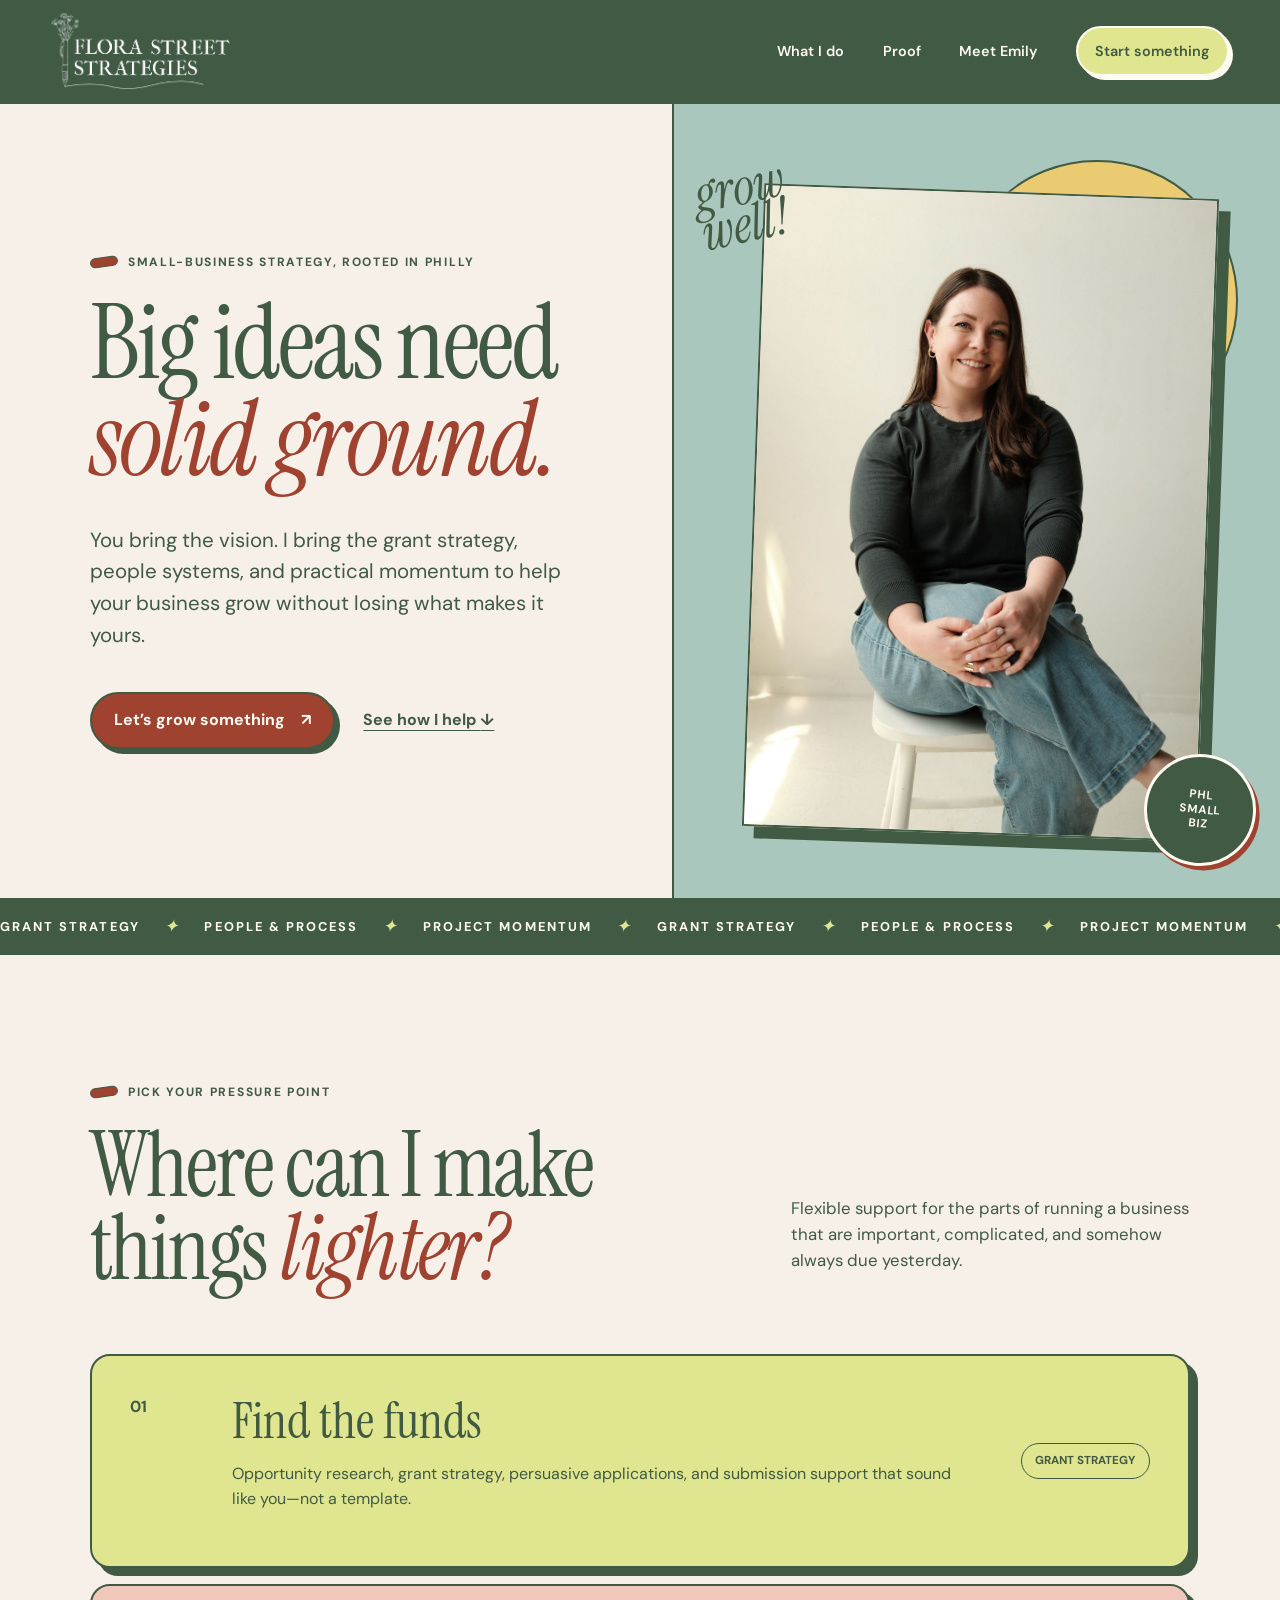
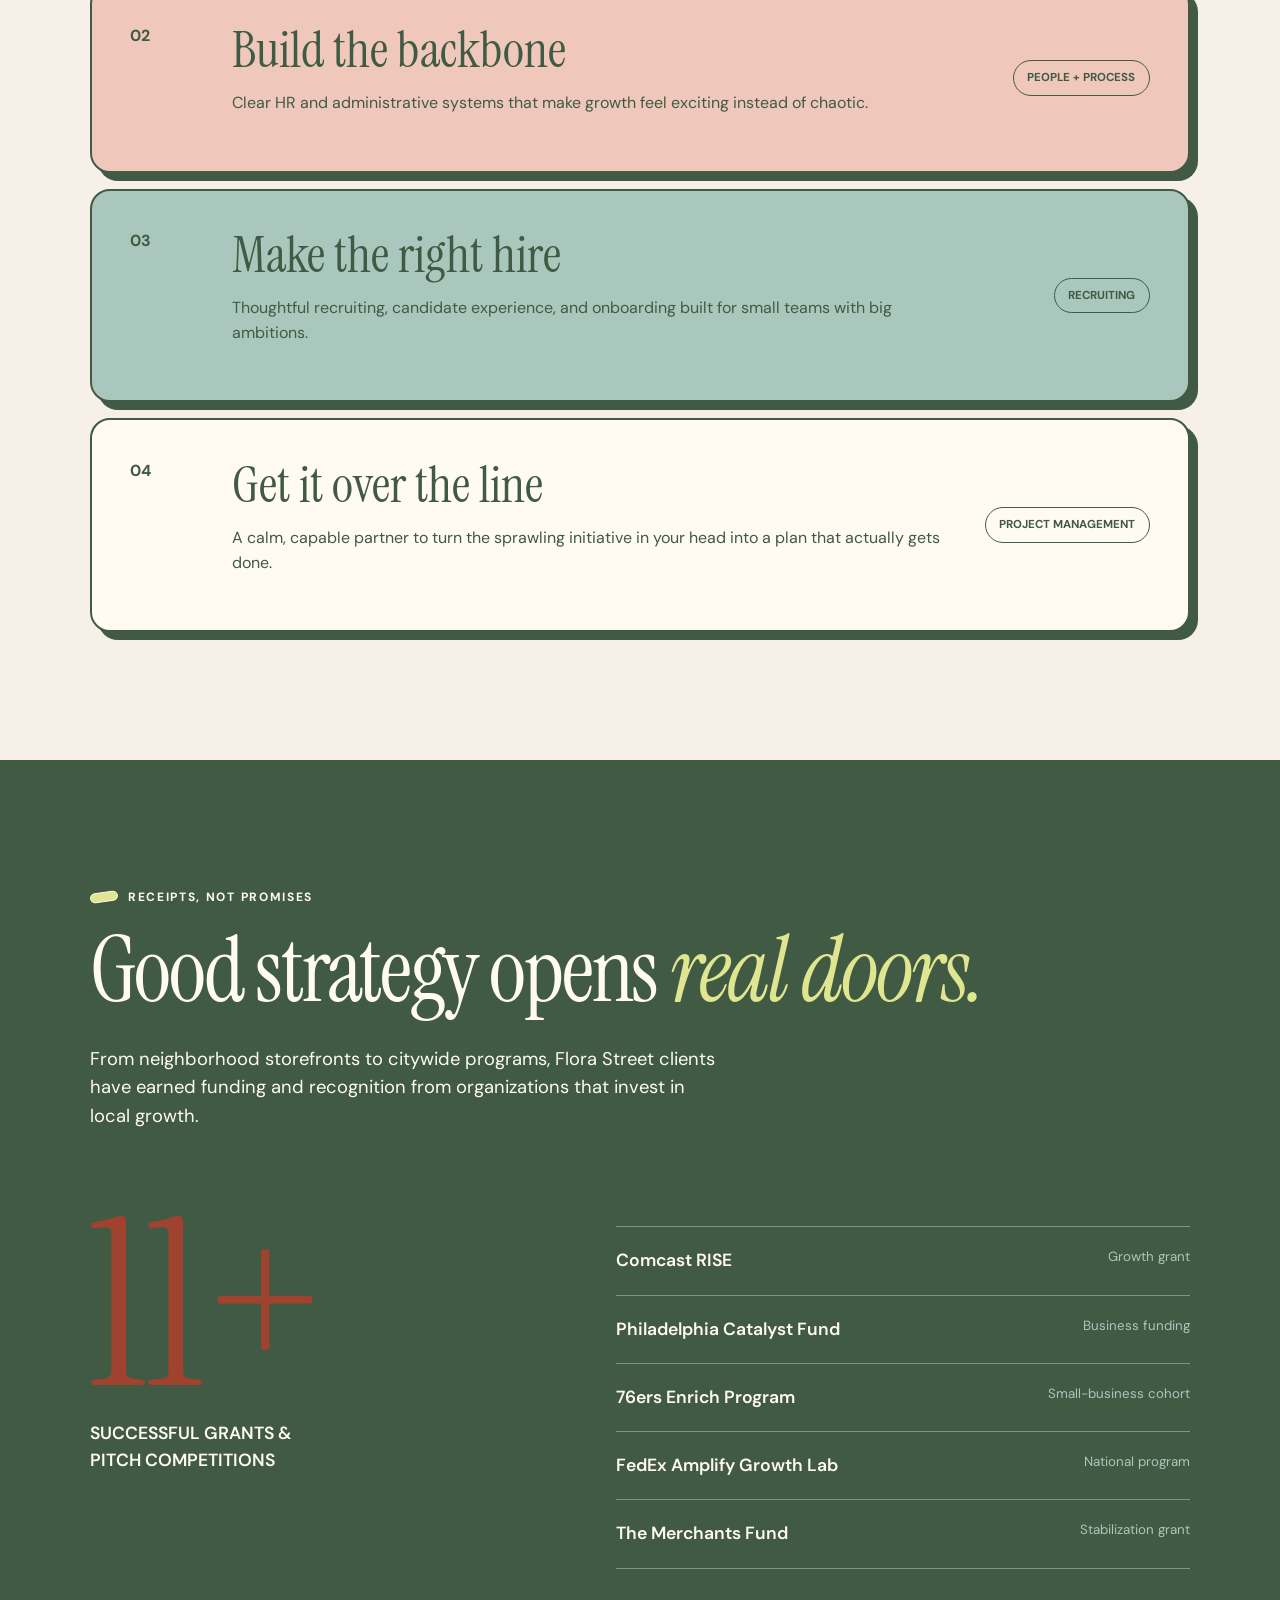
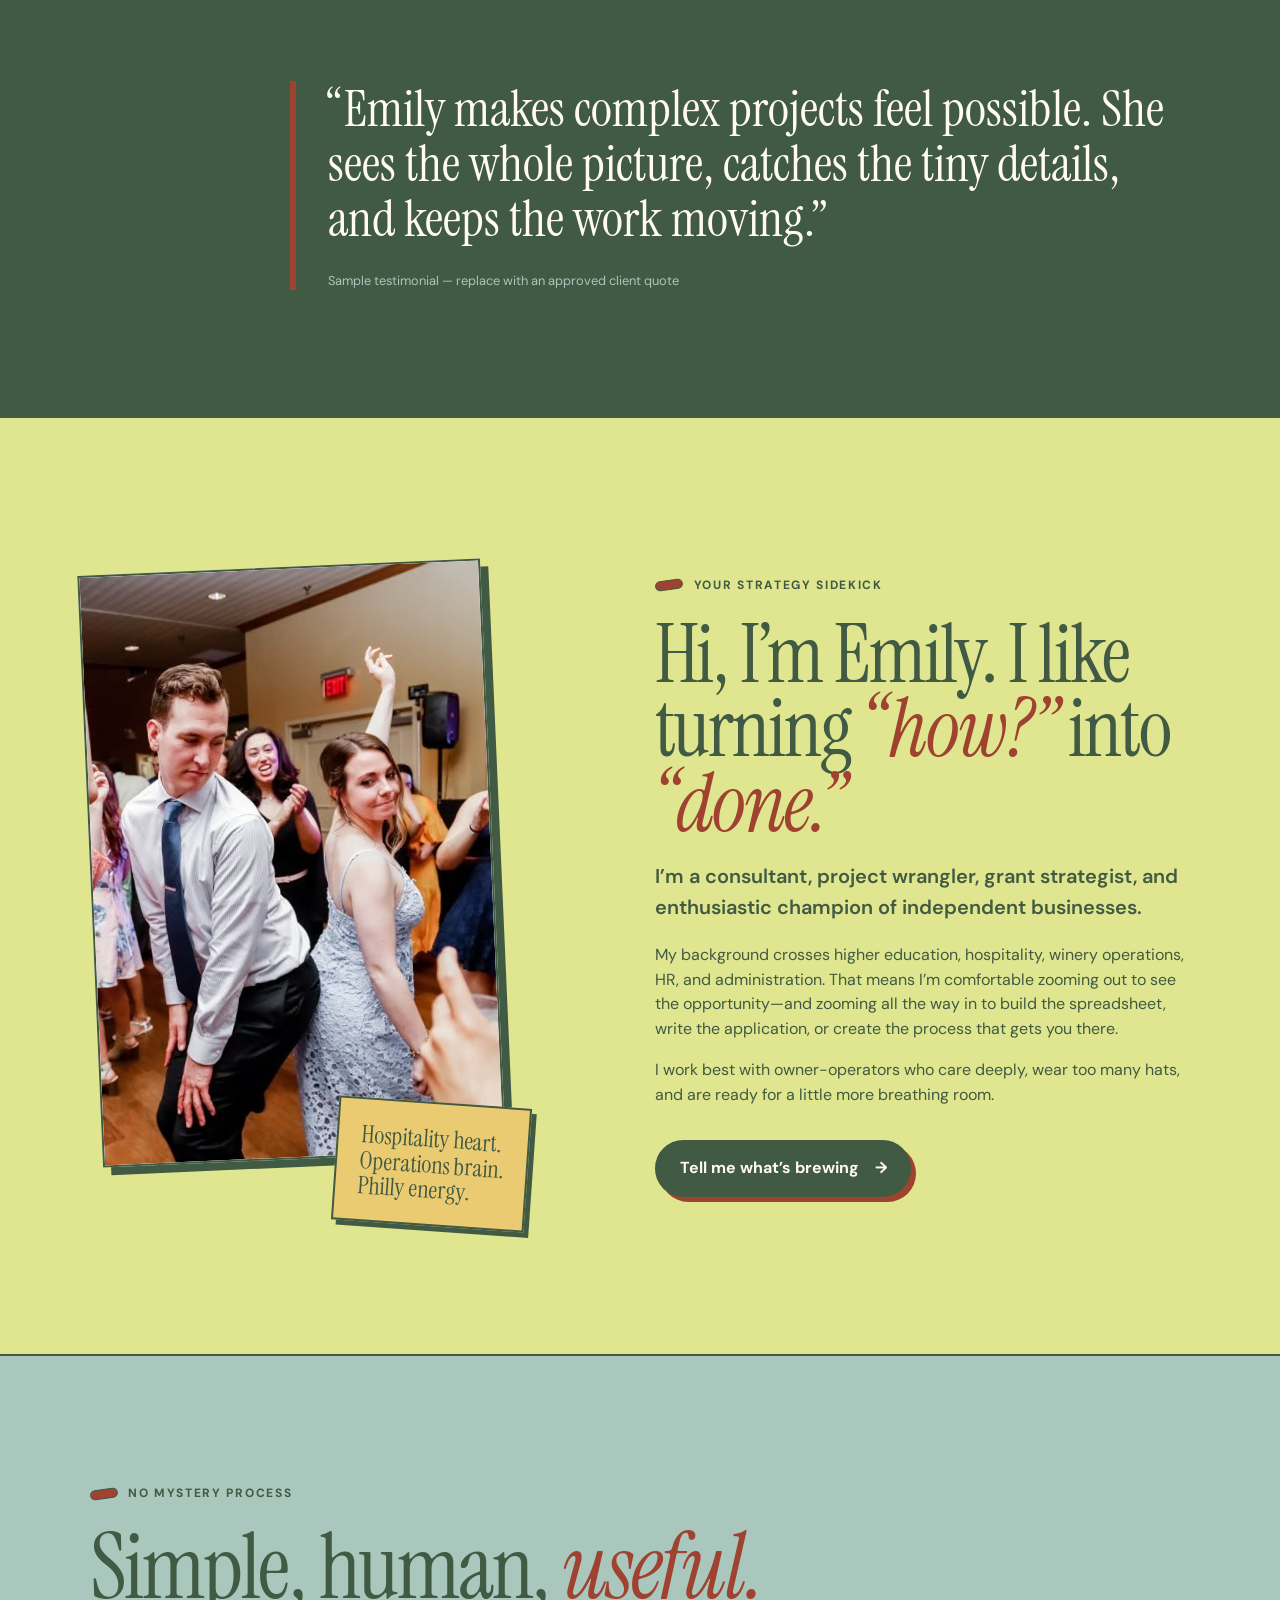
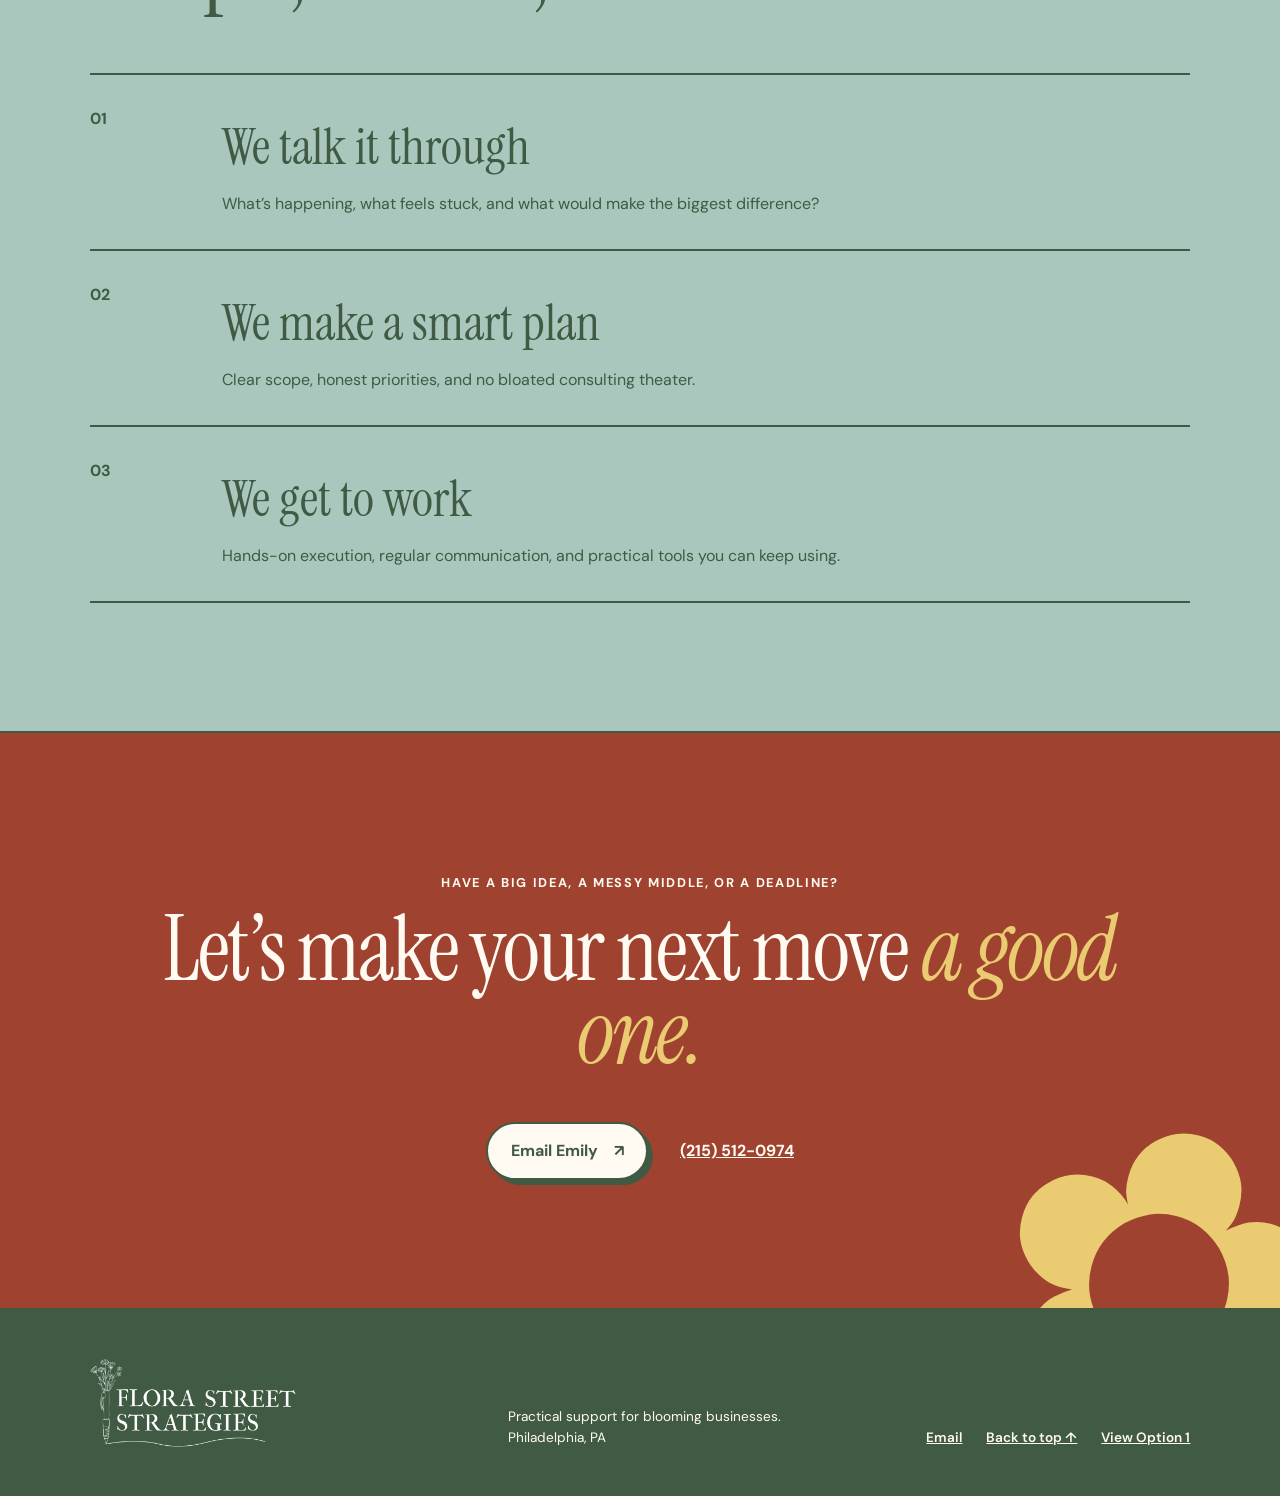
==== site/option2/index.html @ ccaf9ab7 "Establish the Flora Street redesign source repository. Keep both design concepts, project documentat" ====
<!doctype html>
<html lang="en">
<head>
  <meta charset="utf-8" />
  <meta name="viewport" content="width=device-width, initial-scale=1" />
  <meta name="theme-color" content="#405a43" />
  <meta name="description" content="A bold new concept for Flora Street Strategies, helping Philadelphia small businesses find funding and build strong foundations." />
  <meta name="robots" content="noindex, nofollow, noarchive" />
  <title>Flora Street Strategies — Big Ideas Need Solid Ground</title>
  <link rel="canonical" href="https://toddl.es/florastreetstrategies/option2/" />
  <link rel="icon" type="image/png" href="../images/emblem.png" />
  <link rel="stylesheet" href="styles.css?v=5" />
</head>
<body>
  <a class="skip-link" href="#main">Skip to content</a>

  <header class="site-header">
    <a class="brand" href="/florastreetstrategies/option2/" aria-label="Flora Street Strategies, home">
      <img src="images/logo.png" alt="Flora Street Strategies" />
    </a>
    <button class="menu-toggle" type="button" aria-expanded="false" aria-controls="site-nav">
      <span class="menu-label">Menu</span><span class="menu-icon" aria-hidden="true"></span>
    </button>
    <nav class="site-nav" id="site-nav" aria-label="Main navigation">
      <a href="#services">What I do</a>
      <a href="#results">Proof</a>
      <a href="#about">Meet Emily</a>
      <a class="nav-cta" href="#contact">Start something</a>
    </nav>
  </header>

  <main id="main">
    <section class="hero" aria-labelledby="hero-title">
      <div class="hero-copy">
        <p class="eyebrow"><span></span> Small-business strategy, rooted in Philly</p>
        <h1 id="hero-title">Big ideas need <em>solid ground.</em></h1>
        <p class="hero-lede">You bring the vision. I bring the grant strategy, people systems, and practical momentum to help your business grow without losing what makes it yours.</p>
        <div class="hero-actions">
          <a class="button button-primary" href="#contact">Let’s grow something <span aria-hidden="true">↗</span></a>
          <a class="text-link" href="#services">See how I help <span aria-hidden="true">↓</span></a>
        </div>
      </div>

      <div class="hero-art">
        <div class="sun" aria-hidden="true"></div>
        <figure class="photo-frame photo-main">
          <img src="images/emily.jpg" alt="Emily Nordeman, owner and consultant at Flora Street Strategies, seated and smiling" />
        </figure>
        <div class="scribble" aria-hidden="true">grow<br />well!</div>
        <div class="stamp" aria-hidden="true">PHL<br />SMALL<br />BIZ</div>
      </div>
    </section>

    <div class="ticker" aria-hidden="true">
      <div class="ticker-track">
        <span>GRANT STRATEGY</span><i>✦</i><span>PEOPLE &amp; PROCESS</span><i>✦</i><span>PROJECT MOMENTUM</span><i>✦</i><span>GRANT STRATEGY</span><i>✦</i><span>PEOPLE &amp; PROCESS</span><i>✦</i><span>PROJECT MOMENTUM</span><i>✦</i>
      </div>
    </div>

    <section class="services section-pad" id="services" aria-labelledby="services-title">
      <div class="section-heading">
        <p class="eyebrow"><span></span> Pick your pressure point</p>
        <h2 id="services-title">Where can I make things <em>lighter?</em></h2>
        <p>Flexible support for the parts of running a business that are important, complicated, and somehow always due yesterday.</p>
      </div>

      <div class="service-list">
        <article class="service-card service-lime">
          <p class="service-num">01</p>
          <div>
            <h3>Find the funds</h3>
            <p>Opportunity research, grant strategy, persuasive applications, and submission support that sound like you—not a template.</p>
          </div>
          <p class="service-label">Grant strategy</p>
        </article>
        <article class="service-card service-coral">
          <p class="service-num">02</p>
          <div>
            <h3>Build the backbone</h3>
            <p>Clear HR and administrative systems that make growth feel exciting instead of chaotic.</p>
          </div>
          <p class="service-label">People + process</p>
        </article>
        <article class="service-card service-blue">
          <p class="service-num">03</p>
          <div>
            <h3>Make the right hire</h3>
            <p>Thoughtful recruiting, candidate experience, and onboarding built for small teams with big ambitions.</p>
          </div>
          <p class="service-label">Recruiting</p>
        </article>
        <article class="service-card service-cream">
          <p class="service-num">04</p>
          <div>
            <h3>Get it over the line</h3>
            <p>A calm, capable partner to turn the sprawling initiative in your head into a plan that actually gets done.</p>
          </div>
          <p class="service-label">Project management</p>
        </article>
      </div>
    </section>

    <section class="results section-pad" id="results" aria-labelledby="results-title">
      <div class="results-intro">
        <p class="eyebrow light"><span></span> Receipts, not promises</p>
        <h2 id="results-title">Good strategy opens <em>real doors.</em></h2>
        <p>From neighborhood storefronts to citywide programs, Flora Street clients have earned funding and recognition from organizations that invest in local growth.</p>
      </div>
      <div class="results-grid">
        <div class="big-number"><strong>11+</strong><span>successful grants &amp;<br />pitch competitions</span></div>
        <ul class="wins" aria-label="Selected client funding wins">
          <li><span>Comcast RISE</span><small>Growth grant</small></li>
          <li><span>Philadelphia Catalyst Fund</span><small>Business funding</small></li>
          <li><span>76ers Enrich Program</span><small>Small-business cohort</small></li>
          <li><span>FedEx Amplify Growth Lab</span><small>National program</small></li>
          <li><span>The Merchants Fund</span><small>Stabilization grant</small></li>
        </ul>
      </div>
      <blockquote>
        <p>“Emily makes complex projects feel possible. She sees the whole picture, catches the tiny details, and keeps the work moving.”</p>
        <cite>Sample testimonial — replace with an approved client quote</cite>
      </blockquote>
    </section>

    <section class="about section-pad" id="about" aria-labelledby="about-title">
      <div class="about-collage">
        <figure class="photo-frame photo-about">
          <img src="images/dance.png" alt="Emily dancing joyfully with friends at a celebration" />
        </figure>
        <div class="note-card" aria-hidden="true">Hospitality heart.<br />Operations brain.<br />Philly energy.</div>
      </div>
      <div class="about-copy">
        <p class="eyebrow"><span></span> Your strategy sidekick</p>
        <h2 id="about-title">Hi, I’m Emily. I like turning <em>“how?”</em> into <em>“done.”</em></h2>
        <p class="about-lede">I’m a consultant, project wrangler, grant strategist, and enthusiastic champion of independent businesses.</p>
        <p>My background crosses higher education, hospitality, winery operations, HR, and administration. That means I’m comfortable zooming out to see the opportunity—and zooming all the way in to build the spreadsheet, write the application, or create the process that gets you there.</p>
        <p>I work best with owner-operators who care deeply, wear too many hats, and are ready for a little more breathing room.</p>
        <a class="button button-dark" href="#contact">Tell me what’s brewing <span aria-hidden="true">→</span></a>
      </div>
    </section>

    <section class="process section-pad" aria-labelledby="process-title">
      <div class="section-heading compact">
        <p class="eyebrow"><span></span> No mystery process</p>
        <h2 id="process-title">Simple, human, <em>useful.</em></h2>
      </div>
      <ol class="process-list">
        <li><span>01</span><div><h3>We talk it through</h3><p>What’s happening, what feels stuck, and what would make the biggest difference?</p></div></li>
        <li><span>02</span><div><h3>We make a smart plan</h3><p>Clear scope, honest priorities, and no bloated consulting theater.</p></div></li>
        <li><span>03</span><div><h3>We get to work</h3><p>Hands-on execution, regular communication, and practical tools you can keep using.</p></div></li>
      </ol>
    </section>

    <section class="contact section-pad" id="contact" aria-labelledby="contact-title">
      <p class="contact-kicker">Have a big idea, a messy middle, or a deadline?</p>
      <h2 id="contact-title">Let’s make your next move <em>a good one.</em></h2>
      <div class="contact-actions">
        <a class="button button-light" href="mailto:emily@florastreetstrategies.com">Email Emily <span aria-hidden="true">↗</span></a>
        <a href="tel:2155120974">(215) 512-0974</a>
      </div>
      <div class="contact-flower" aria-hidden="true">✿</div>
    </section>
  </main>

  <footer>
    <a class="brand footer-brand" href="/florastreetstrategies/option2/" aria-label="Flora Street Strategies, home">
      <img src="images/logo.png" alt="Flora Street Strategies" />
    </a>
    <p>Practical support for blooming businesses.<br />Philadelphia, PA</p>
    <div class="footer-links">
      <a href="mailto:emily@florastreetstrategies.com">Email</a>
      <a href="#main">Back to top ↑</a>
      <a href="/florastreetstrategies/option1/">View Option 1</a>
    </div>
  </footer>

  <script src="script.js?v=1"></script>
</body>
</html>
---- site/option2/styles.css ----
@import url('https://fonts.googleapis.com/css2?family=DM+Sans:wght@400;500;600;700&family=Instrument+Serif:ital@0;1&display=swap');

:root {
  --ink: #405a43;
  --ink-2: #526d56;
  --paper: #f6f0e8;
  --cream: #fffaf2;
  --lime: #dfe68f;
  --coral: #9f422f;
  --blue: #a9c7bd;
  --yellow: #eacb72;
  --white: #fffdf8;
  --line: 2px solid var(--ink);
  --shadow: 8px 8px 0 var(--ink);
  --radius: 1.25rem;
}

* { box-sizing: border-box; }
html { scroll-behavior: smooth; }
body {
  margin: 0;
  overflow-x: hidden;
  color: var(--ink);
  background: var(--paper);
  font-family: "DM Sans", system-ui, sans-serif;
  line-height: 1.55;
}
body.menu-open { overflow: hidden; }
img { max-width: 100%; }
a { color: inherit; }
button, a { -webkit-tap-highlight-color: transparent; }

.skip-link {
  position: fixed;
  top: -5rem;
  left: 1rem;
  z-index: 1000;
  padding: .75rem 1rem;
  background: var(--yellow);
  border: var(--line);
  font-weight: 700;
}
.skip-link:focus { top: 1rem; }
:focus-visible { outline: 4px solid var(--coral); outline-offset: 4px; }

.site-header {
  position: relative;
  z-index: 50;
  display: flex;
  align-items: center;
  justify-content: space-between;
  min-height: 104px;
  padding: .75rem clamp(1.25rem, 4vw, 4rem);
  color: var(--cream);
  background: var(--ink);
  border-bottom: var(--line);
}
.brand {
  display: inline-flex;
  align-items: center;
  color: inherit;
  text-decoration: none;
}
.brand img {
  display: block;
  width: clamp(190px, 20vw, 275px);
  height: 78px;
  object-fit: contain;
  object-position: left center;
  filter: brightness(0) invert(1);
  opacity: 1;
}
.site-nav { display: flex; align-items: center; gap: clamp(1rem, 3vw, 2.5rem); }
.site-nav a { color: var(--cream); font-size: .9rem; font-weight: 600; text-decoration: none; }
.site-nav a:not(.nav-cta):hover { text-decoration: underline; text-decoration-thickness: 2px; text-underline-offset: 5px; }
.nav-cta { padding: .75rem 1.1rem; color: var(--ink) !important; background: var(--lime); border: 2px solid var(--cream); border-radius: 999px; box-shadow: 4px 4px 0 var(--cream); }
.nav-cta:hover { transform: translate(2px, 2px); box-shadow: 2px 2px 0 var(--ink); }
.menu-toggle { display: none; }

.hero {
  display: grid;
  grid-template-columns: minmax(0, 1.05fr) minmax(360px, .95fr);
  min-height: calc(100svh - 104px);
  border-bottom: var(--line);
}
.hero-copy {
  display: flex;
  flex-direction: column;
  justify-content: center;
  padding: clamp(4rem, 8vw, 8rem) clamp(1.5rem, 7vw, 7rem);
}
.eyebrow {
  display: flex;
  align-items: center;
  gap: .65rem;
  margin: 0 0 1.5rem;
  font-size: .75rem;
  font-weight: 700;
  letter-spacing: .14em;
  text-transform: uppercase;
}
.eyebrow span { width: 28px; height: 10px; border-radius: 999px; background: var(--coral); border: 1.5px solid var(--ink); transform: rotate(-8deg); }
.eyebrow.light { color: var(--cream); }
.eyebrow.light span { border-color: var(--cream); background: var(--lime); }
h1, h2 { margin: 0; font-family: "Instrument Serif", Georgia, serif; font-weight: 400; line-height: .92; letter-spacing: -.025em; }
h1 { max-width: 800px; font-size: clamp(4.2rem, 8.2vw, 8.8rem); }
h2 { font-size: clamp(3.5rem, 7vw, 7rem); }
h1 em, h2 em { color: var(--coral); font-weight: 400; }
.hero-lede { max-width: 650px; margin: 2.25rem 0 0; font-size: clamp(1.05rem, 1.6vw, 1.35rem); }
.hero-actions { display: flex; align-items: center; gap: 1.75rem; margin-top: 2.5rem; flex-wrap: wrap; }
.button {
  display: inline-flex;
  align-items: center;
  justify-content: center;
  gap: 1rem;
  min-height: 56px;
  padding: .9rem 1.4rem;
  border: var(--line);
  border-radius: 999px;
  box-shadow: 5px 5px 0 var(--ink);
  font-weight: 700;
  text-decoration: none;
  transition: transform .15s ease, box-shadow .15s ease;
}
.button:hover { transform: translate(3px, 3px); box-shadow: 2px 2px 0 var(--ink); }
.button-primary { color: var(--cream); background: var(--coral); }
.button-dark { color: var(--cream); background: var(--ink); box-shadow: 5px 5px 0 var(--coral); }
.button-light { color: var(--ink); background: var(--cream); }
.text-link { font-weight: 700; text-underline-offset: 5px; }
.hero-art { position: relative; min-height: 600px; overflow: hidden; background: var(--blue); border-left: var(--line); }
.sun { position: absolute; top: 7%; right: 7%; width: clamp(160px, 22vw, 320px); aspect-ratio: 1; border: var(--line); border-radius: 50%; background: var(--yellow); }
.photo-frame { display: block; position: relative; overflow: hidden; margin: 0; border: var(--line); background: var(--cream); }
.photo-frame img { display: block; width: 100%; height: 100%; object-fit: cover; }
.photo-main { position: absolute; inset: 11% 12% 8% 13%; transform: rotate(2deg); box-shadow: 12px 12px 0 var(--ink); }
.photo-main img { object-position: center 36%; }
.scribble { position: absolute; left: 4%; top: 8%; font-family: "Instrument Serif", Georgia, serif; font-size: clamp(2rem, 4vw, 4rem); font-style: italic; line-height: .75; transform: rotate(-12deg); }
.stamp { position: absolute; right: 4%; bottom: 4%; z-index: 4; display: grid; width: 112px; aspect-ratio: 1; place-items: center; padding: 1rem; color: var(--cream); background: var(--ink); border: 3px solid var(--cream); border-radius: 50%; box-shadow: 4px 4px 0 var(--coral); font-size: .72rem; font-weight: 700; line-height: 1.25; letter-spacing: .08em; text-align: center; transform: rotate(6deg); }

.ticker { overflow: hidden; padding: .8rem 0; color: var(--cream); background: var(--ink); border-bottom: var(--line); }
.ticker-track { display: flex; width: max-content; align-items: center; gap: 1.5rem; animation: ticker 25s linear infinite; font-size: .8rem; font-weight: 700; letter-spacing: .16em; }
.ticker-track i { color: var(--lime); font-size: 1.1rem; }
@keyframes ticker { to { transform: translateX(-50%); } }

.section-pad { padding: clamp(5rem, 10vw, 10rem) clamp(1.5rem, 7vw, 7rem); }
.section-heading { display: grid; grid-template-columns: minmax(0, 1.2fr) minmax(280px, .8fr); column-gap: 8vw; align-items: end; margin-bottom: 4rem; }
.section-heading .eyebrow { grid-column: 1 / -1; }
.section-heading p:last-child { max-width: 520px; font-size: 1.05rem; }
.section-heading.compact { display: block; }
.service-list { display: grid; gap: 1rem; }
.service-card { display: grid; grid-template-columns: 70px minmax(0, 1fr) auto; gap: 2rem; align-items: start; padding: clamp(1.5rem, 3vw, 2.5rem); border: var(--line); border-radius: var(--radius); box-shadow: var(--shadow); transition: transform .2s ease; }
.service-card:hover { transform: translate(-3px, -3px); }
.service-lime { background: var(--lime); }
.service-coral { color: var(--ink); background: #efc8bb; }
.service-coral .service-label { border-color: var(--ink); }
.service-blue { background: var(--blue); }
.service-cream { background: var(--cream); }
.service-num { margin: 0; font-weight: 700; }
.service-card h3 { margin: 0 0 .5rem; font-family: "Instrument Serif", Georgia, serif; font-size: clamp(2rem, 4vw, 3.75rem); font-weight: 400; line-height: 1; }
.service-card p { max-width: 720px; }
.service-label { align-self: center; padding: .5rem .85rem; border: 1.5px solid var(--ink); border-radius: 999px; font-size: .72rem; font-weight: 700; text-transform: uppercase; }

.results { color: var(--cream); background: var(--ink); }
.results h2 { max-width: 900px; }
.results h2 em { color: var(--lime); }
.results-intro > p:last-child { max-width: 630px; margin-top: 2rem; font-size: 1.15rem; }
.results-grid { display: grid; grid-template-columns: .85fr 1.15fr; gap: clamp(3rem, 8vw, 8rem); margin-top: 6rem; }
.big-number { display: flex; flex-direction: column; }
.big-number strong { color: var(--coral); font-family: "Instrument Serif", Georgia, serif; font-size: clamp(8rem, 18vw, 18rem); font-weight: 400; line-height: .7; }
.big-number span { margin-top: 2rem; font-size: 1.1rem; font-weight: 600; text-transform: uppercase; }
.wins { margin: 0; padding: 0; list-style: none; border-top: 1px solid rgba(255,255,255,.35); }
.wins li { display: flex; justify-content: space-between; gap: 2rem; padding: 1.25rem 0; border-bottom: 1px solid rgba(255,255,255,.35); }
.wins span { font-size: 1.1rem; font-weight: 600; }
.wins small { color: var(--blue); text-align: right; }
blockquote { max-width: 900px; margin: 7rem 0 0 auto; padding-left: 2rem; border-left: 6px solid var(--coral); }
blockquote p { margin: 0; font-family: "Instrument Serif", Georgia, serif; font-size: clamp(2rem, 4vw, 4.2rem); line-height: 1.08; }
blockquote cite { display: block; margin-top: 1.5rem; color: var(--blue); font-size: .8rem; font-style: normal; }

.about { display: grid; grid-template-columns: .9fr 1.1fr; gap: clamp(4rem, 10vw, 10rem); align-items: center; background: var(--lime); }
.about-collage { position: relative; min-height: 680px; }
.photo-about { position: absolute; inset: 3% 8% 10% 0; transform: rotate(-2.5deg); box-shadow: var(--shadow); }
.photo-about img { object-position: center center; }
.note-card { position: absolute; right: 0; bottom: 0; padding: 1.4rem; border: var(--line); background: var(--yellow); box-shadow: 5px 5px 0 var(--ink); font-family: "Instrument Serif", Georgia, serif; font-size: 1.5rem; line-height: 1.05; transform: rotate(4deg); }
.about h2 { font-size: clamp(3.5rem, 6.3vw, 6.8rem); }
.about h2 em { color: var(--coral); }
.about-lede { font-size: 1.25rem; font-weight: 600; }
.about-copy > p { max-width: 650px; }
.about .button { margin-top: 1rem; }

.process { background: var(--blue); border-top: var(--line); }
.process-list { margin: 4rem 0 0; padding: 0; list-style: none; border-top: var(--line); }
.process-list li { display: grid; grid-template-columns: 100px 1fr; gap: 2rem; padding: 2rem 0; border-bottom: var(--line); }
.process-list > li > span { font-weight: 700; }
.process-list h3 { margin: 0; font-family: "Instrument Serif", Georgia, serif; font-size: clamp(2rem, 4vw, 3.5rem); font-weight: 400; }
.process-list p { max-width: 650px; margin: .35rem 0 0; }

.contact { position: relative; overflow: hidden; text-align: center; color: var(--cream); background: var(--coral); border-top: var(--line); border-bottom: var(--line); }
.contact-kicker { font-size: .8rem; font-weight: 700; letter-spacing: .13em; text-transform: uppercase; }
.contact h2 { max-width: 1000px; margin: 1rem auto 3rem; }
.contact h2 em { color: var(--yellow); }
.contact-actions { position: relative; z-index: 2; display: flex; justify-content: center; align-items: center; gap: 2rem; flex-wrap: wrap; }
.contact-actions > a:last-child { font-weight: 700; }
.contact-flower { position: absolute; right: -4vw; bottom: -14vw; color: var(--yellow); font-size: clamp(15rem, 32vw, 35rem); line-height: 1; transform: rotate(15deg); }

footer { display: grid; grid-template-columns: 1fr 1fr auto; gap: 2rem; align-items: end; padding: 3rem clamp(1.5rem, 7vw, 7rem); color: var(--cream); background: var(--ink); }
footer .brand img { width: clamp(210px, 24vw, 320px); height: 90px; }
footer p { margin: 0; font-size: .85rem; }
.footer-links { display: flex; gap: 1.5rem; font-size: .85rem; font-weight: 600; }

@media (max-width: 900px) {
  .site-header { min-height: 88px; }
  .brand img { width: min(48vw, 210px); height: 64px; }
  .menu-toggle { display: flex; position: relative; z-index: 101; align-items: center; gap: .7rem; min-height: 44px; padding: .6rem .8rem; color: var(--ink); background: var(--lime); border: 2px solid var(--cream); border-radius: 999px; font: inherit; font-size: .75rem; font-weight: 700; }
  .menu-icon, .menu-icon::before, .menu-icon::after { display: block; width: 18px; height: 2px; background: var(--ink); content: ""; transition: transform .2s ease; }
  .menu-icon::before { transform: translateY(-6px); }
  .menu-icon::after { transform: translateY(4px); }
  .menu-toggle[aria-expanded="true"] .menu-icon { background: transparent; }
  .menu-toggle[aria-expanded="true"] .menu-icon::before { transform: translateY(0) rotate(45deg); }
  .menu-toggle[aria-expanded="true"] .menu-icon::after { transform: translateY(-2px) rotate(-45deg); }
  .site-nav { display: none; position: fixed; inset: 0; z-index: 100; flex-direction: column; justify-content: center; gap: 1.5rem; min-height: 100vh; padding: 6rem 2rem; background: var(--yellow); }
  .site-nav.open { display: flex; }
  .site-nav a { color: var(--ink); font-family: "Instrument Serif", Georgia, serif; font-size: clamp(2.5rem, 10vw, 5rem); font-weight: 400; }
  .nav-cta { margin-top: 1rem; font-family: "DM Sans", sans-serif !important; font-size: 1rem !important; }
  .hero { grid-template-columns: 1fr; }
  .hero-art { min-height: 620px; border-top: var(--line); border-left: 0; }
  .section-heading { grid-template-columns: 1fr; }
  .section-heading p:last-child { margin-top: 1.5rem; }
  .service-card { grid-template-columns: 45px 1fr; }
  .service-label { grid-column: 2; justify-self: start; }
  .results-grid, .about { grid-template-columns: 1fr; }
  .about-collage { min-height: 620px; }
  footer { grid-template-columns: 1fr; align-items: start; }
}

@media (max-width: 560px) {
  h1 { font-size: clamp(3.8rem, 20vw, 6rem); }
  .hero-copy { padding: 4.5rem 1.35rem; }
  .hero-art { min-height: 520px; }
  .photo-main { inset: 15% 8% 8% 8%; }
  .section-pad { padding: 5rem 1.35rem; }
  .service-card { grid-template-columns: 1fr; gap: .8rem; box-shadow: 5px 5px 0 var(--ink); }
  .service-label { grid-column: 1; }
  .results-grid { margin-top: 4rem; }
  .wins li { flex-direction: column; gap: .15rem; }
  .wins small { text-align: left; }
  blockquote { margin-top: 5rem; }
  .about-collage { min-height: 500px; }
  .photo-about { inset: 0 0 12% 0; }
  .process-list li { grid-template-columns: 50px 1fr; gap: 1rem; }
  footer { padding: 2.5rem 1.35rem; }
  .footer-links { flex-direction: column; gap: .75rem; }
}

@media (prefers-reduced-motion: reduce) {
  *, *::before, *::after { scroll-behavior: auto !important; animation-duration: .01ms !important; animation-iteration-count: 1 !important; transition-duration: .01ms !important; }
}
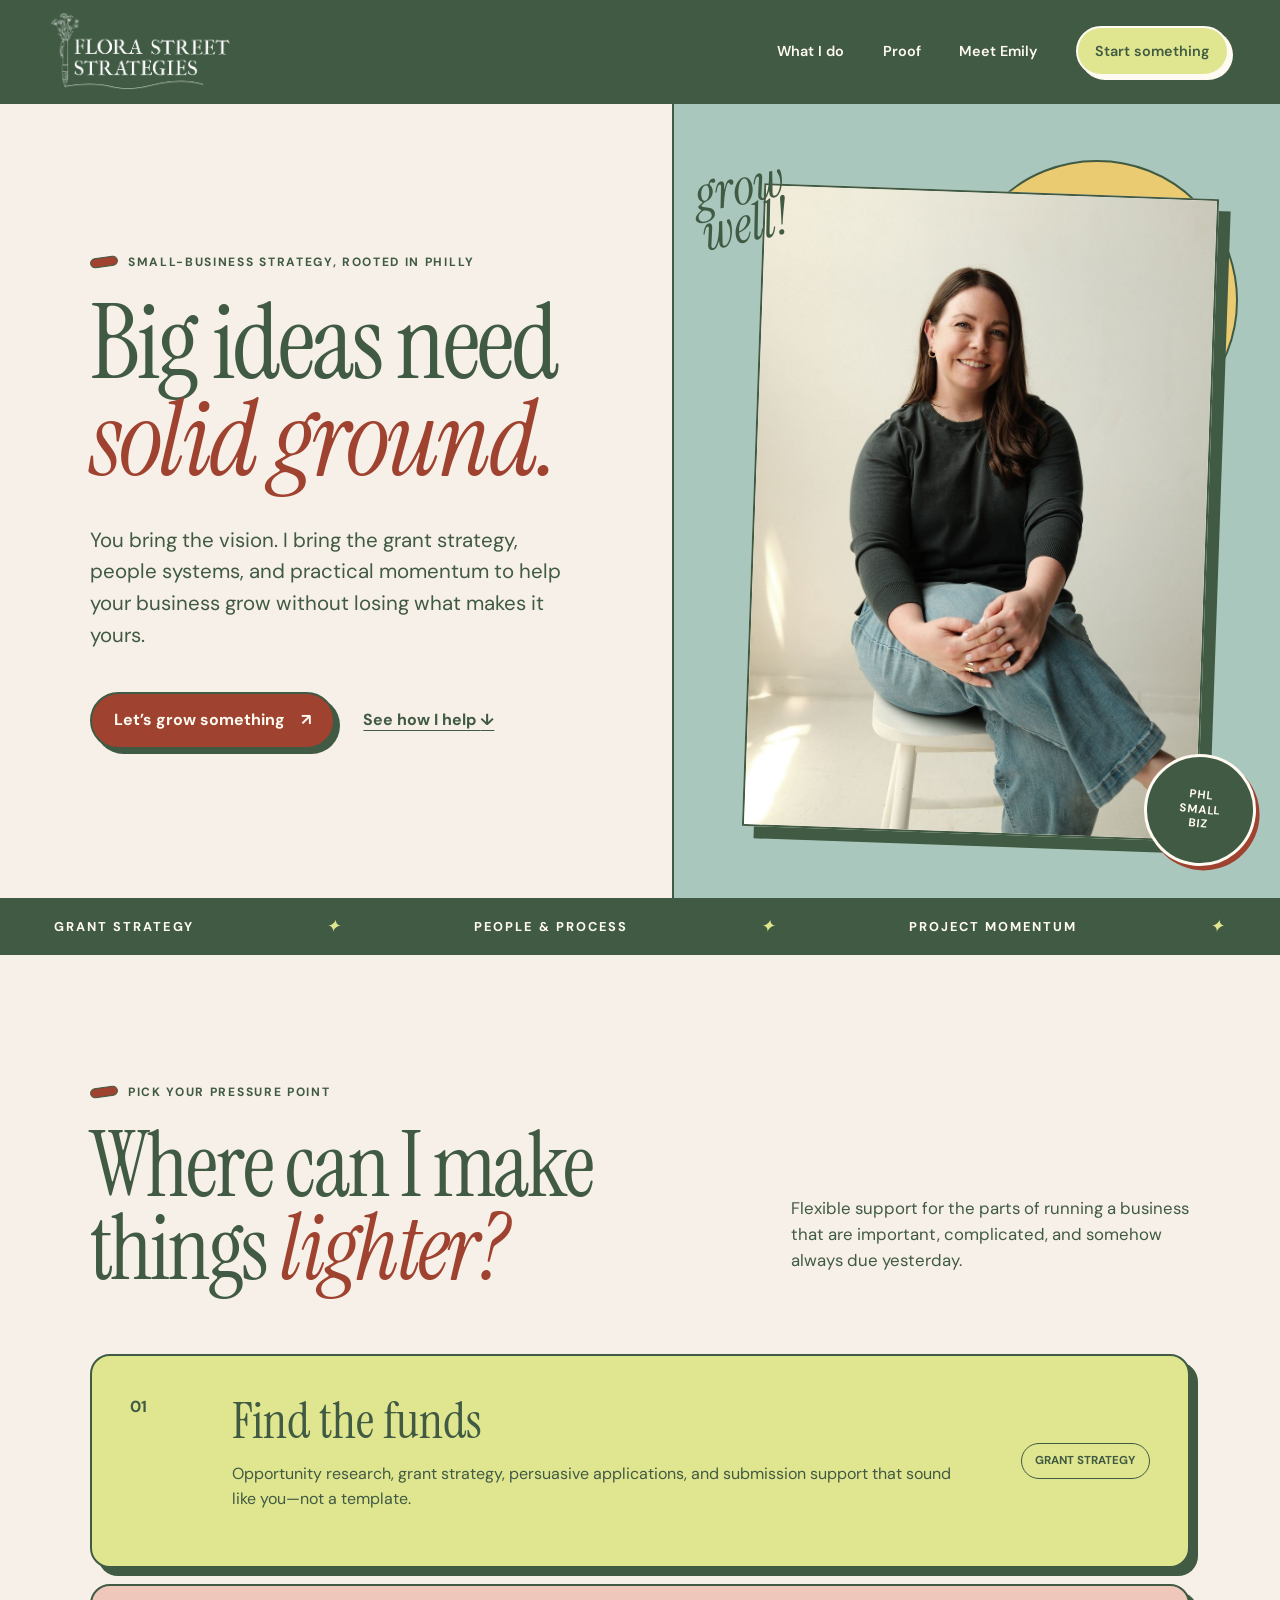
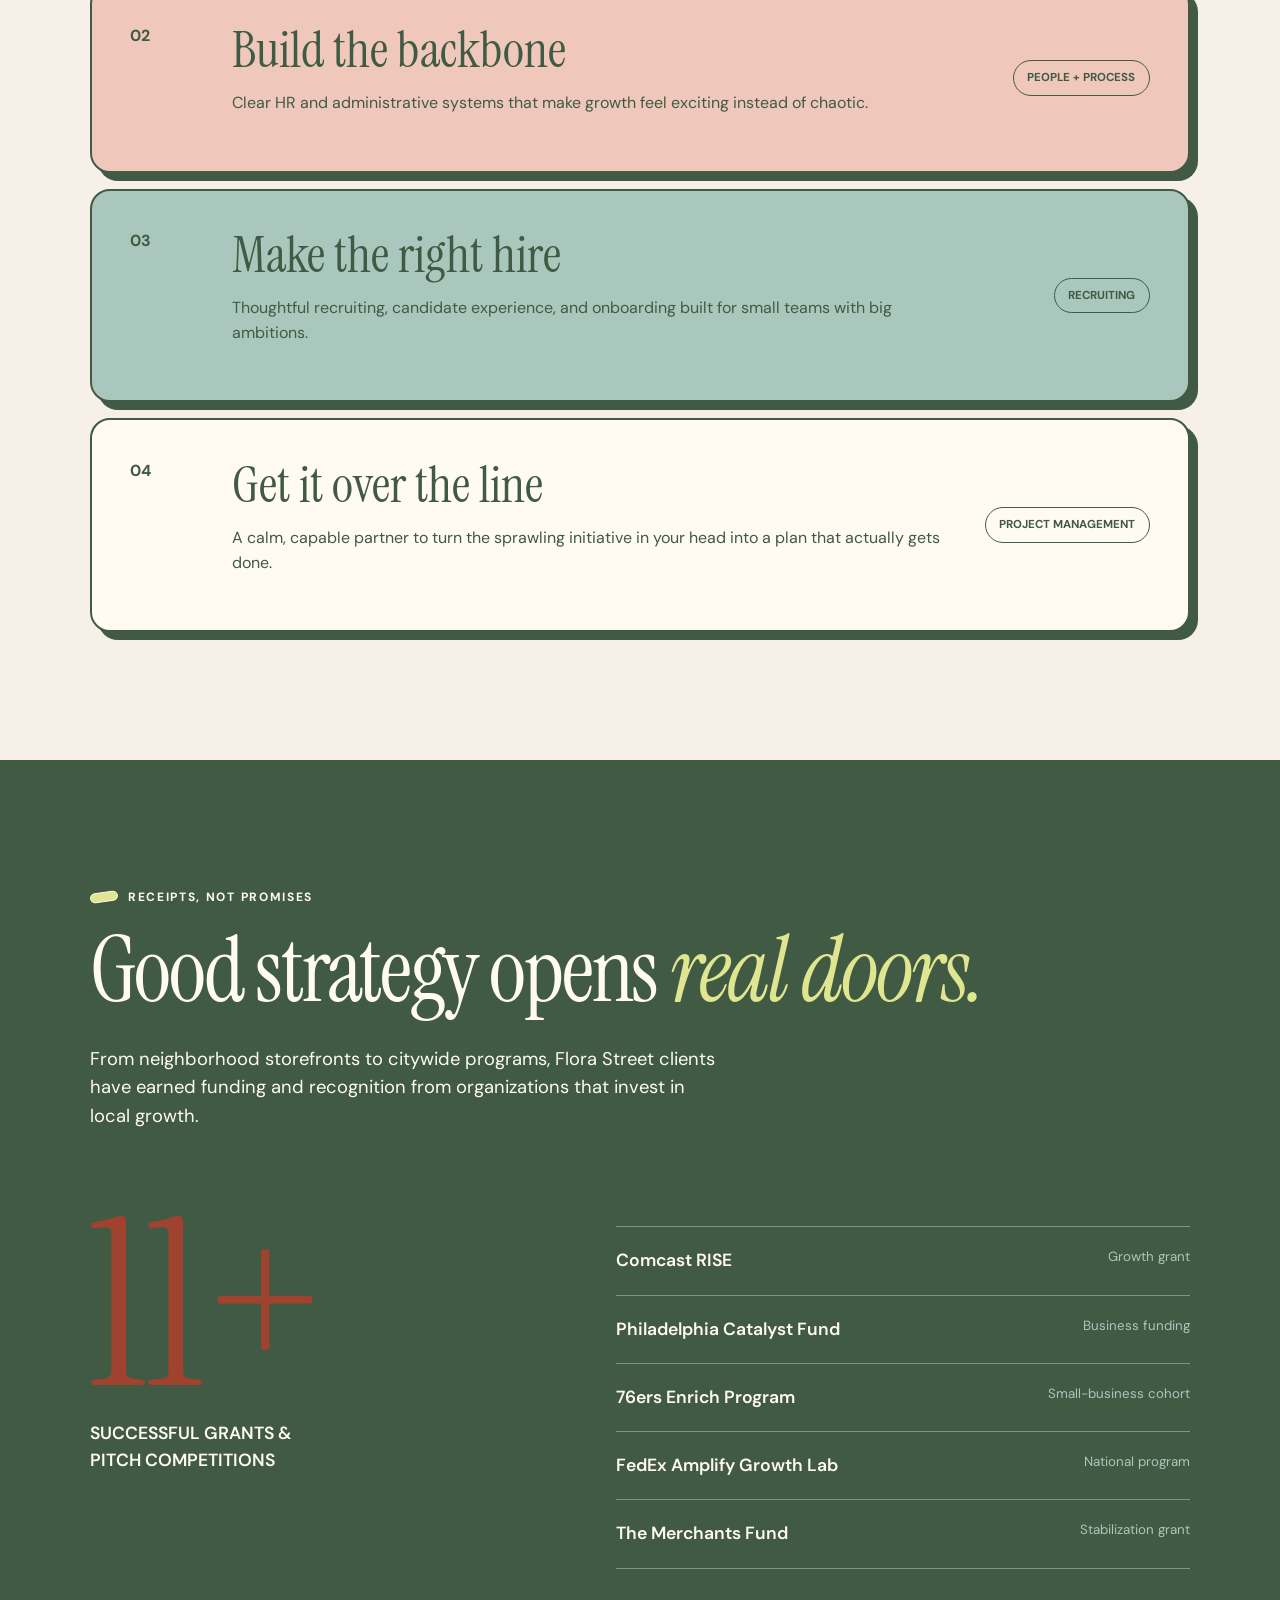
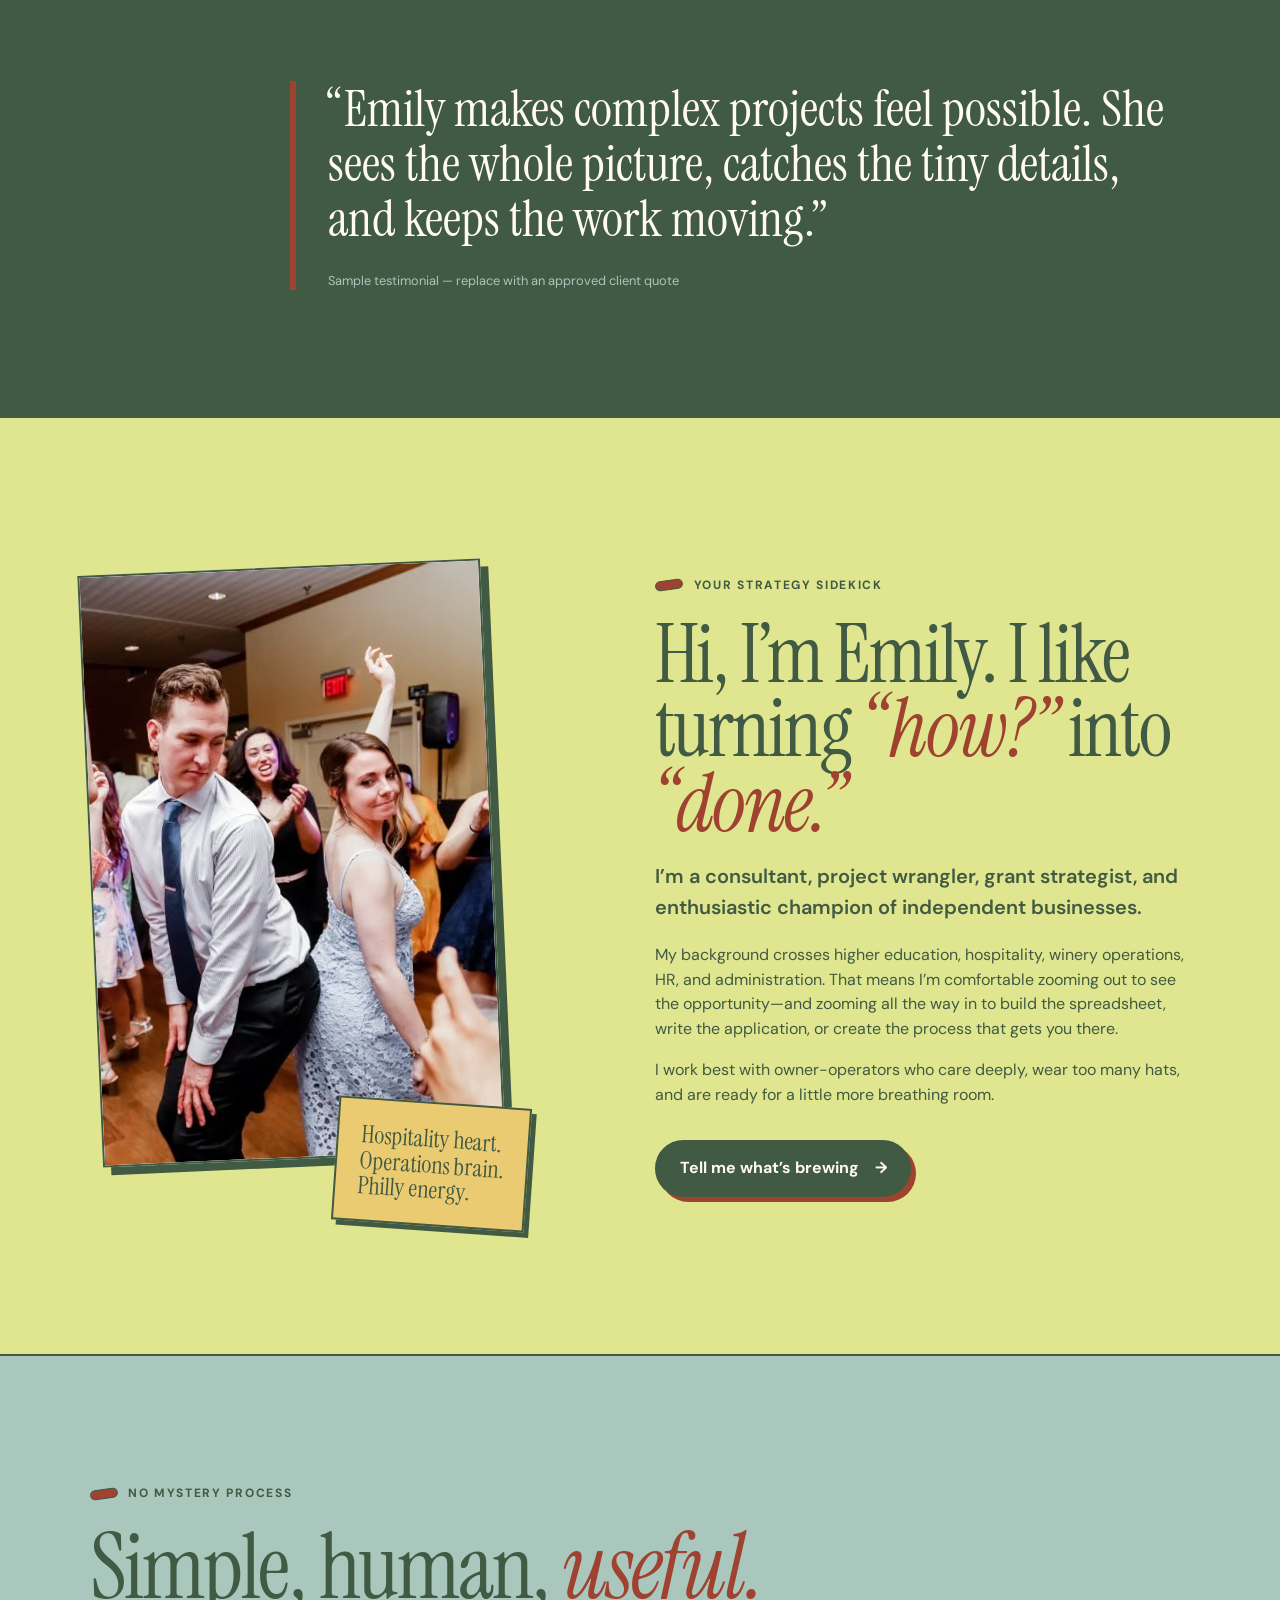
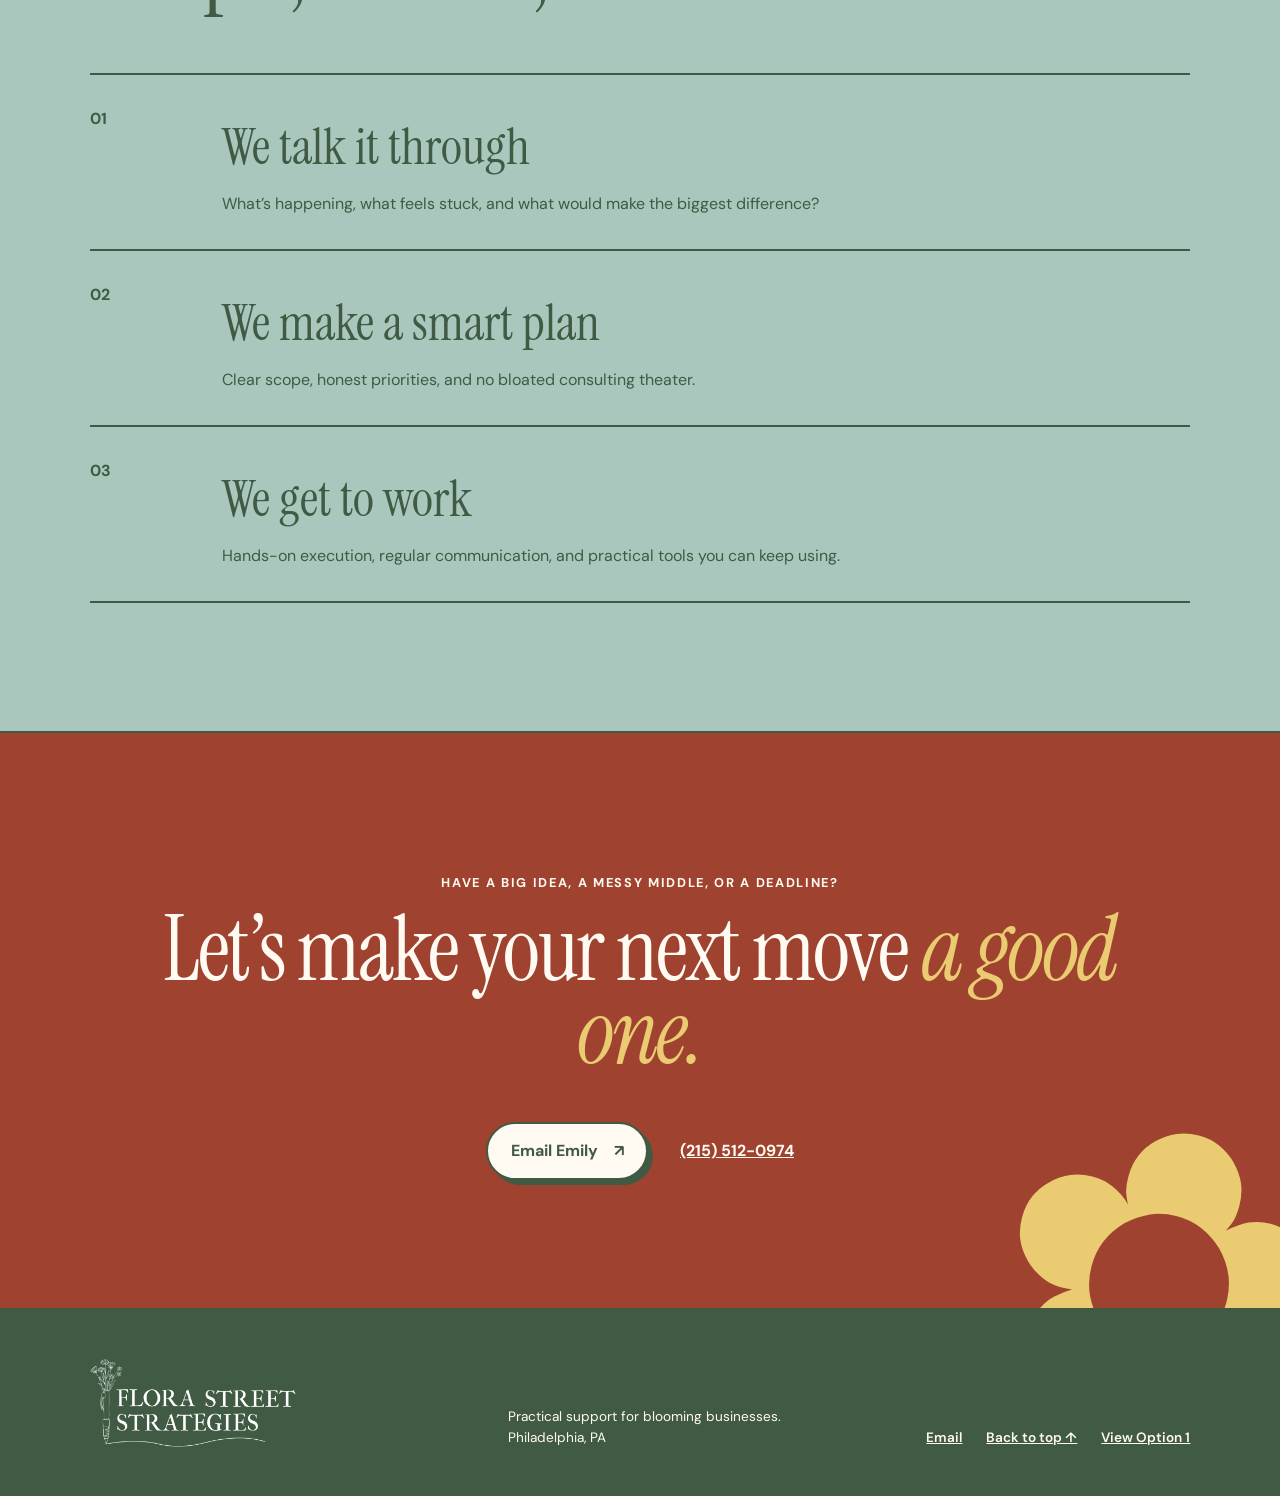
==== commit 17c897d8: "Make the Option 2 ticker loop seamlessly. Keep duplicate full-width content groups aligned so the sc" ====
--- a/site/option2/index.html
+++ b/site/option2/index.html
@@ -53,7 +53,8 @@
 
     <div class="ticker" aria-hidden="true">
       <div class="ticker-track">
-        <span>GRANT STRATEGY</span><i>✦</i><span>PEOPLE &amp; PROCESS</span><i>✦</i><span>PROJECT MOMENTUM</span><i>✦</i><span>GRANT STRATEGY</span><i>✦</i><span>PEOPLE &amp; PROCESS</span><i>✦</i><span>PROJECT MOMENTUM</span><i>✦</i>
+        <div class="ticker-group"><span>GRANT STRATEGY</span><i>✦</i><span>PEOPLE &amp; PROCESS</span><i>✦</i><span>PROJECT MOMENTUM</span><i>✦</i></div>
+        <div class="ticker-group"><span>GRANT STRATEGY</span><i>✦</i><span>PEOPLE &amp; PROCESS</span><i>✦</i><span>PROJECT MOMENTUM</span><i>✦</i></div>
       </div>
     </div>
 
--- a/site/option2/styles.css
+++ b/site/option2/styles.css
@@ -137,7 +137,8 @@
 .stamp { position: absolute; right: 4%; bottom: 4%; z-index: 4; display: grid; width: 112px; aspect-ratio: 1; place-items: center; padding: 1rem; color: var(--cream); background: var(--ink); border: 3px solid var(--cream); border-radius: 50%; box-shadow: 4px 4px 0 var(--coral); font-size: .72rem; font-weight: 700; line-height: 1.25; letter-spacing: .08em; text-align: center; transform: rotate(6deg); }
 
 .ticker { overflow: hidden; padding: .8rem 0; color: var(--cream); background: var(--ink); border-bottom: var(--line); }
-.ticker-track { display: flex; width: max-content; align-items: center; gap: 1.5rem; animation: ticker 25s linear infinite; font-size: .8rem; font-weight: 700; letter-spacing: .16em; }
+.ticker-track { display: flex; width: max-content; align-items: center; animation: ticker 25s linear infinite; font-size: .8rem; font-weight: 700; letter-spacing: .16em; }
+.ticker-group { display: flex; flex: 0 0 auto; min-width: 100vw; align-items: center; justify-content: space-around; gap: 1.5rem; }
 .ticker-track i { color: var(--lime); font-size: 1.1rem; }
 @keyframes ticker { to { transform: translateX(-50%); } }
 
